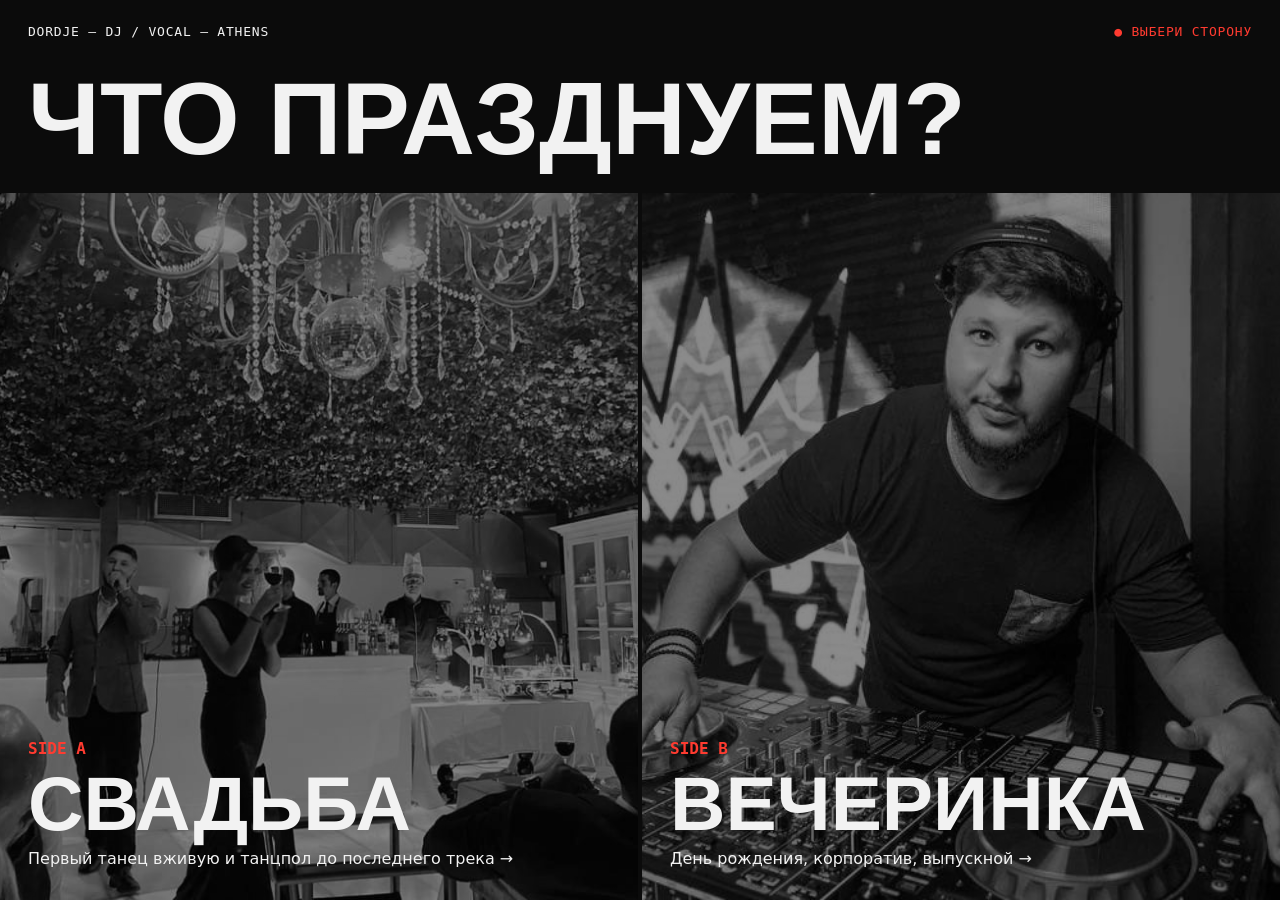
==== en/index.html @ f787c50e "Initial commit" ====
<!doctype html><html lang="ru"><head><meta charset="utf-8"><title>DJ Dordje</title><link rel="canonical" href="https://djdordje.com/"><meta http-equiv="refresh" content="0; url=/"></head><body><a href="/">DJ Dordje →</a></body></html>
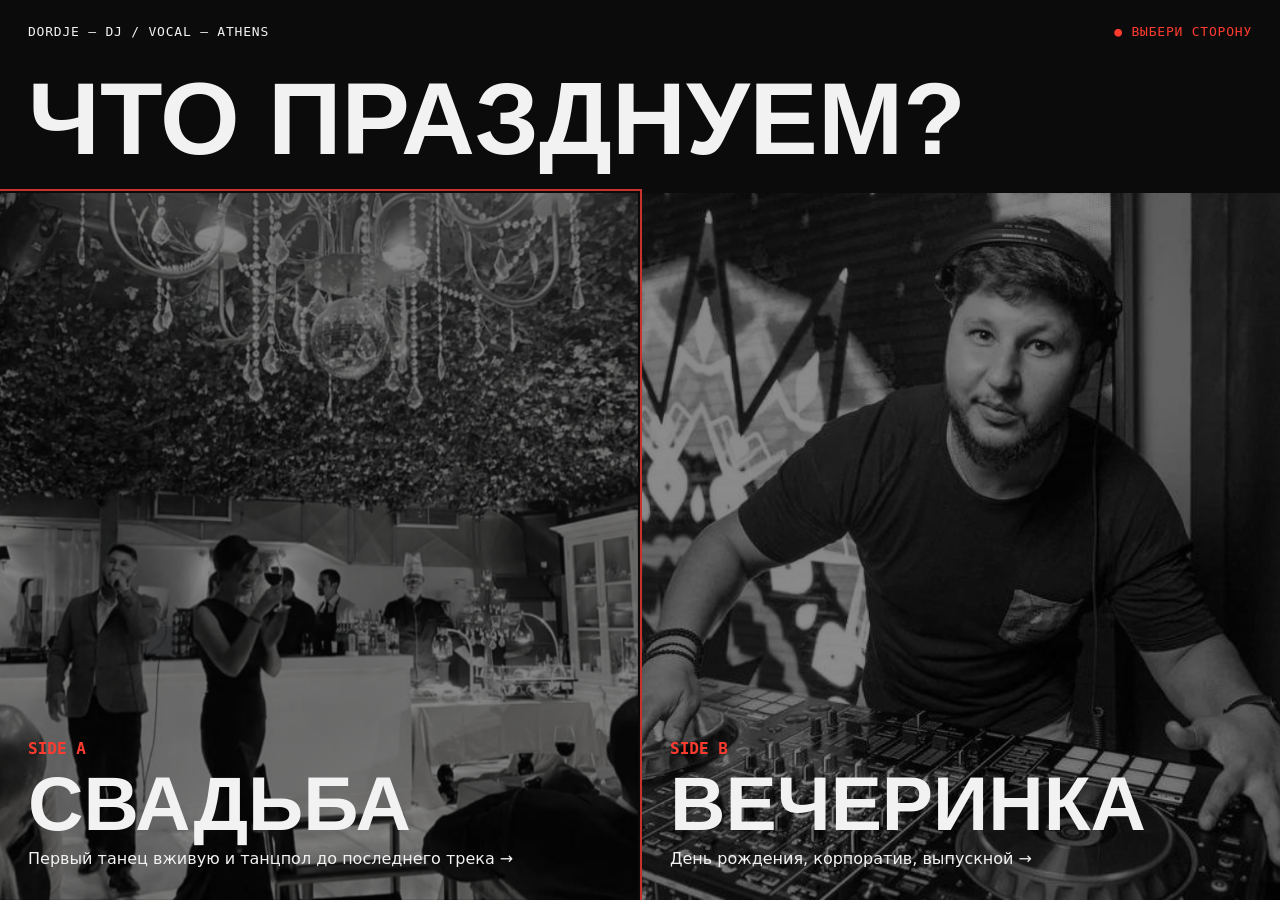
==== commit 2549acc6: "Relative asset paths (works on GitHub Pages and the live domain)" ====
--- a/en/index.html
+++ b/en/index.html
@@ -1 +1 @@
-<!doctype html><html lang="ru"><head><meta charset="utf-8"><title>DJ Dordje</title><link rel="canonical" href="https://djdordje.com/"><meta http-equiv="refresh" content="0; url=/"></head><body><a href="/">DJ Dordje →</a></body></html>
+<!doctype html><html lang="ru"><head><meta charset="utf-8"><title>DJ Dordje</title><link rel="canonical" href="https://djdordje.com/"><meta http-equiv="refresh" content="0; url=../"></head><body><a href="../">DJ Dordje →</a></body></html>
